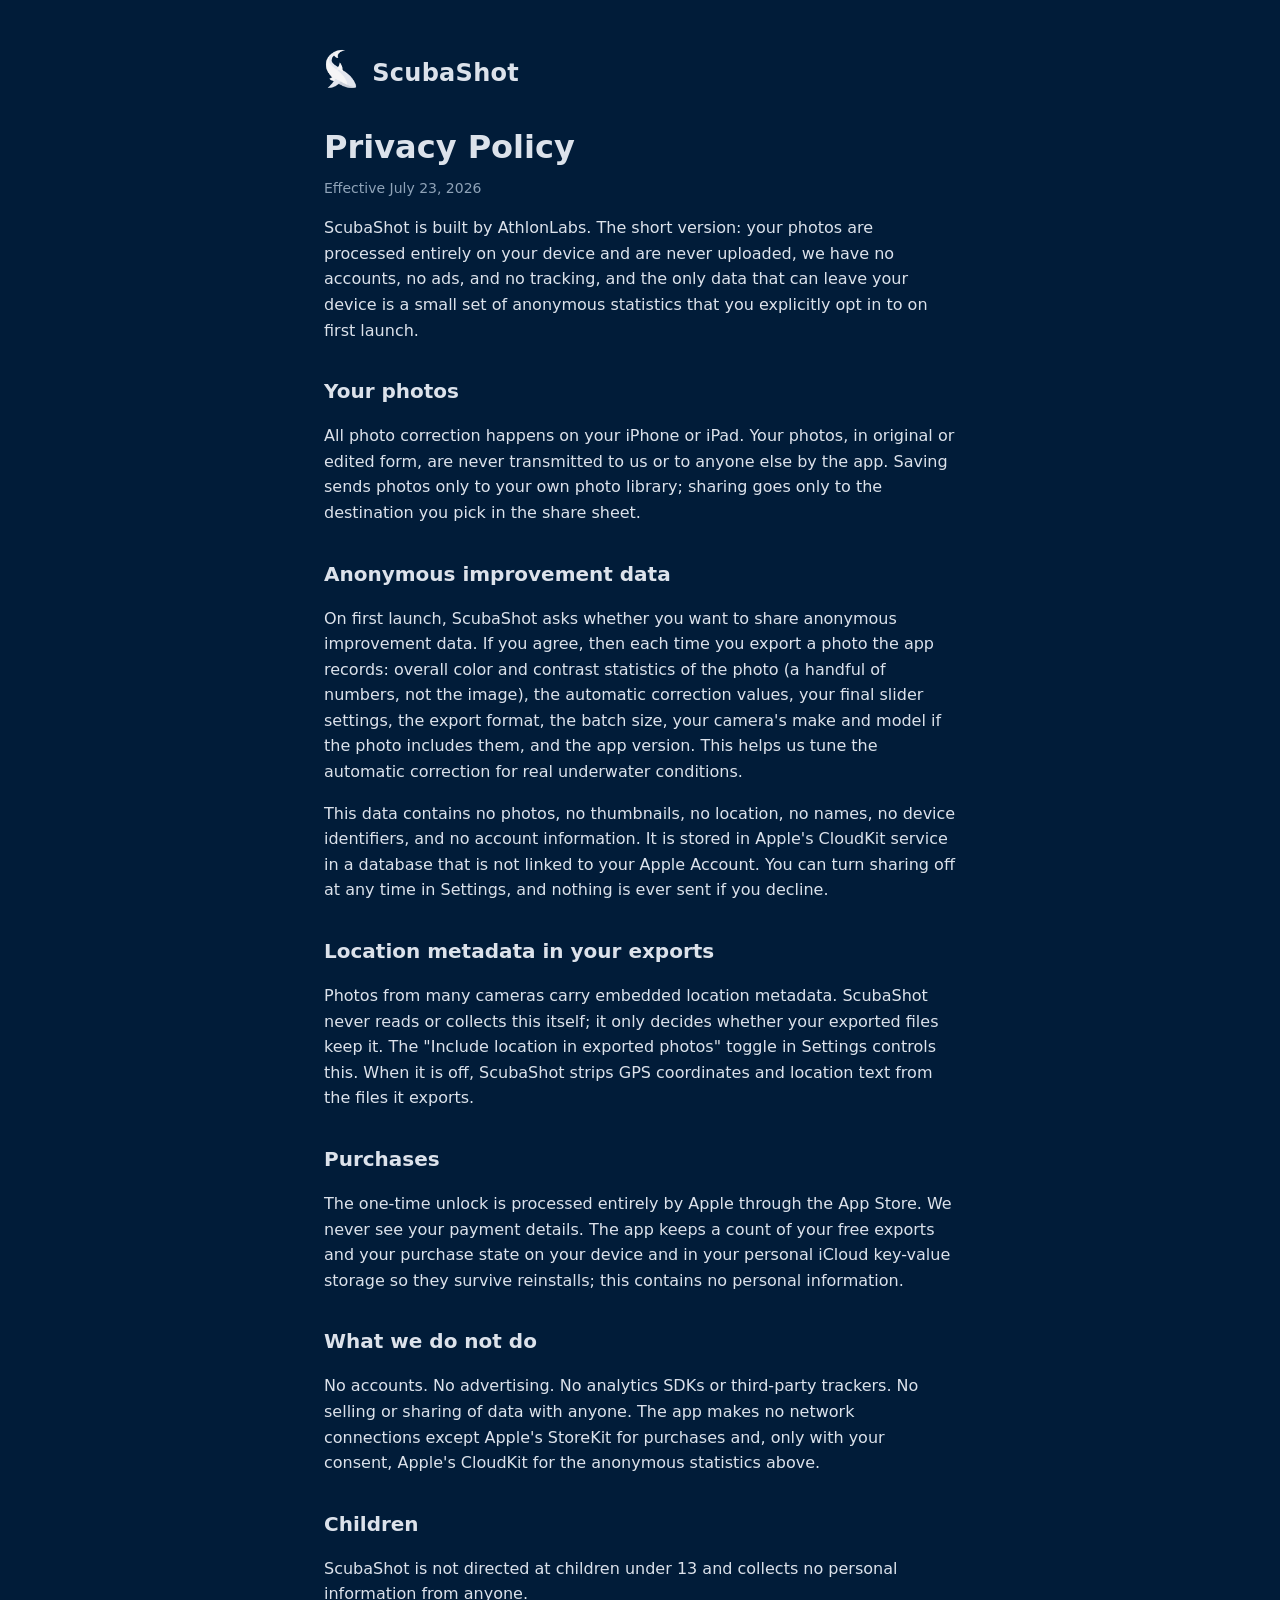
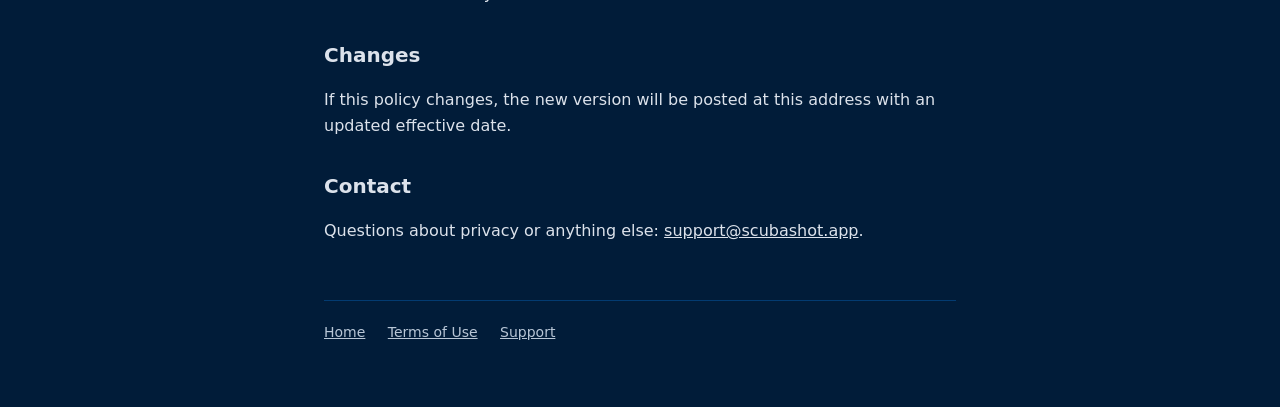
==== privacy.html @ e028865d "Site: landing page, privacy policy, Apple standard EULA terms Brand-styled landing with App Store bu" ====
<!DOCTYPE html>
<html lang="en">
<head>
<meta charset="utf-8">
<meta name="viewport" content="width=device-width, initial-scale=1">
<title>Privacy Policy | ScubaShot</title>
<link rel="stylesheet" href="style.css">
</head>
<body>
<div class="wrap">
  <header class="site">
    <a href="/"><img src="shark.png" alt=""></a>
    <a href="/" class="name" style="color:inherit">ScubaShot</a>
  </header>

  <h1>Privacy Policy</h1>
  <p class="meta">Effective July 23, 2026</p>

  <p>ScubaShot is built by AthlonLabs. The short version: your photos are
  processed entirely on your device and are never uploaded, we have no
  accounts, no ads, and no tracking, and the only data that can leave your
  device is a small set of anonymous statistics that you explicitly opt in
  to on first launch.</p>

  <h2>Your photos</h2>
  <p>All photo correction happens on your iPhone or iPad. Your photos, in
  original or edited form, are never transmitted to us or to anyone else by
  the app. Saving sends photos only to your own photo library; sharing goes
  only to the destination you pick in the share sheet.</p>

  <h2>Anonymous improvement data</h2>
  <p>On first launch, ScubaShot asks whether you want to share anonymous
  improvement data. If you agree, then each time you export a photo the app
  records: overall color and contrast statistics of the photo (a handful of
  numbers, not the image), the automatic correction values, your final slider
  settings, the export format, the batch size, your camera's make and model
  if the photo includes them, and the app version. This helps us tune the
  automatic correction for real underwater conditions.</p>
  <p>This data contains no photos, no thumbnails, no location, no names, no
  device identifiers, and no account information. It is stored in Apple's
  CloudKit service in a database that is not linked to your Apple Account.
  You can turn sharing off at any time in Settings, and nothing is ever sent
  if you decline.</p>

  <h2>Location metadata in your exports</h2>
  <p>Photos from many cameras carry embedded location metadata. ScubaShot
  never reads or collects this itself; it only decides whether your exported
  files keep it. The "Include location in exported photos" toggle in Settings
  controls this. When it is off, ScubaShot strips GPS coordinates and
  location text from the files it exports.</p>

  <h2>Purchases</h2>
  <p>The one-time unlock is processed entirely by Apple through the App
  Store. We never see your payment details. The app keeps a count of your
  free exports and your purchase state on your device and in your personal
  iCloud key-value storage so they survive reinstalls; this contains no
  personal information.</p>

  <h2>What we do not do</h2>
  <p>No accounts. No advertising. No analytics SDKs or third-party trackers.
  No selling or sharing of data with anyone. The app makes no network
  connections except Apple's StoreKit for purchases and, only with your
  consent, Apple's CloudKit for the anonymous statistics above.</p>

  <h2>Children</h2>
  <p>ScubaShot is not directed at children under 13 and collects no personal
  information from anyone.</p>

  <h2>Changes</h2>
  <p>If this policy changes, the new version will be posted at this address
  with an updated effective date.</p>

  <h2>Contact</h2>
  <p>Questions about privacy or anything else:
  <a href="mailto:support@scubashot.app">support@scubashot.app</a>.</p>

  <footer>
    <a href="/">Home</a>
    <a href="/terms">Terms of Use</a>
    <a href="mailto:support@scubashot.app">Support</a>
  </footer>
</div>
</body>
</html>
---- style.css ----
:root {
  --navy: #011C39;
  --navy-mid: #033B71;
  --red: #CA130F;
  --white: #DCE2EB;
}
* { box-sizing: border-box; }
body {
  margin: 0;
  min-height: 100vh;
  font-family: -apple-system, system-ui, "Helvetica Neue", sans-serif;
  background: var(--navy);
  color: var(--white);
  line-height: 1.6;
}
a { color: var(--white); }
.wrap {
  max-width: 680px;
  margin: 0 auto;
  padding: 48px 24px 64px;
}
header.site {
  display: flex;
  align-items: center;
  gap: 14px;
  margin-bottom: 8px;
}
header.site img { height: 42px; width: auto; }
header.site .name {
  font-size: 24px;
  font-weight: 700;
  letter-spacing: 0.3px;
}
header.site a { text-decoration: none; }
h1 { font-size: 32px; margin: 24px 0 4px; }
h2 { font-size: 20px; margin: 32px 0 8px; }
p.meta { color: #8fa3b8; margin-top: 0; font-size: 14px; }
.hero {
  text-align: center;
  padding: 48px 0 24px;
}
.hero img { width: 180px; max-width: 60%; height: auto; }
.hero h1 { font-size: 40px; margin: 24px 0 8px; }
.hero p.tag {
  font-size: 18px;
  color: var(--white);
  max-width: 460px;
  margin: 0 auto 36px;
}
.store-btn {
  display: inline-block;
  background: var(--red);
  color: #fff;
  text-decoration: none;
  font-size: 17px;
  font-weight: 600;
  padding: 14px 30px;
  border-radius: 999px;
}
.store-btn:hover { filter: brightness(1.1); }
footer {
  margin-top: 56px;
  padding-top: 20px;
  border-top: 1px solid var(--navy-mid);
  font-size: 14px;
  color: #8fa3b8;
}
footer a { color: #b8c6d6; margin-right: 18px; }
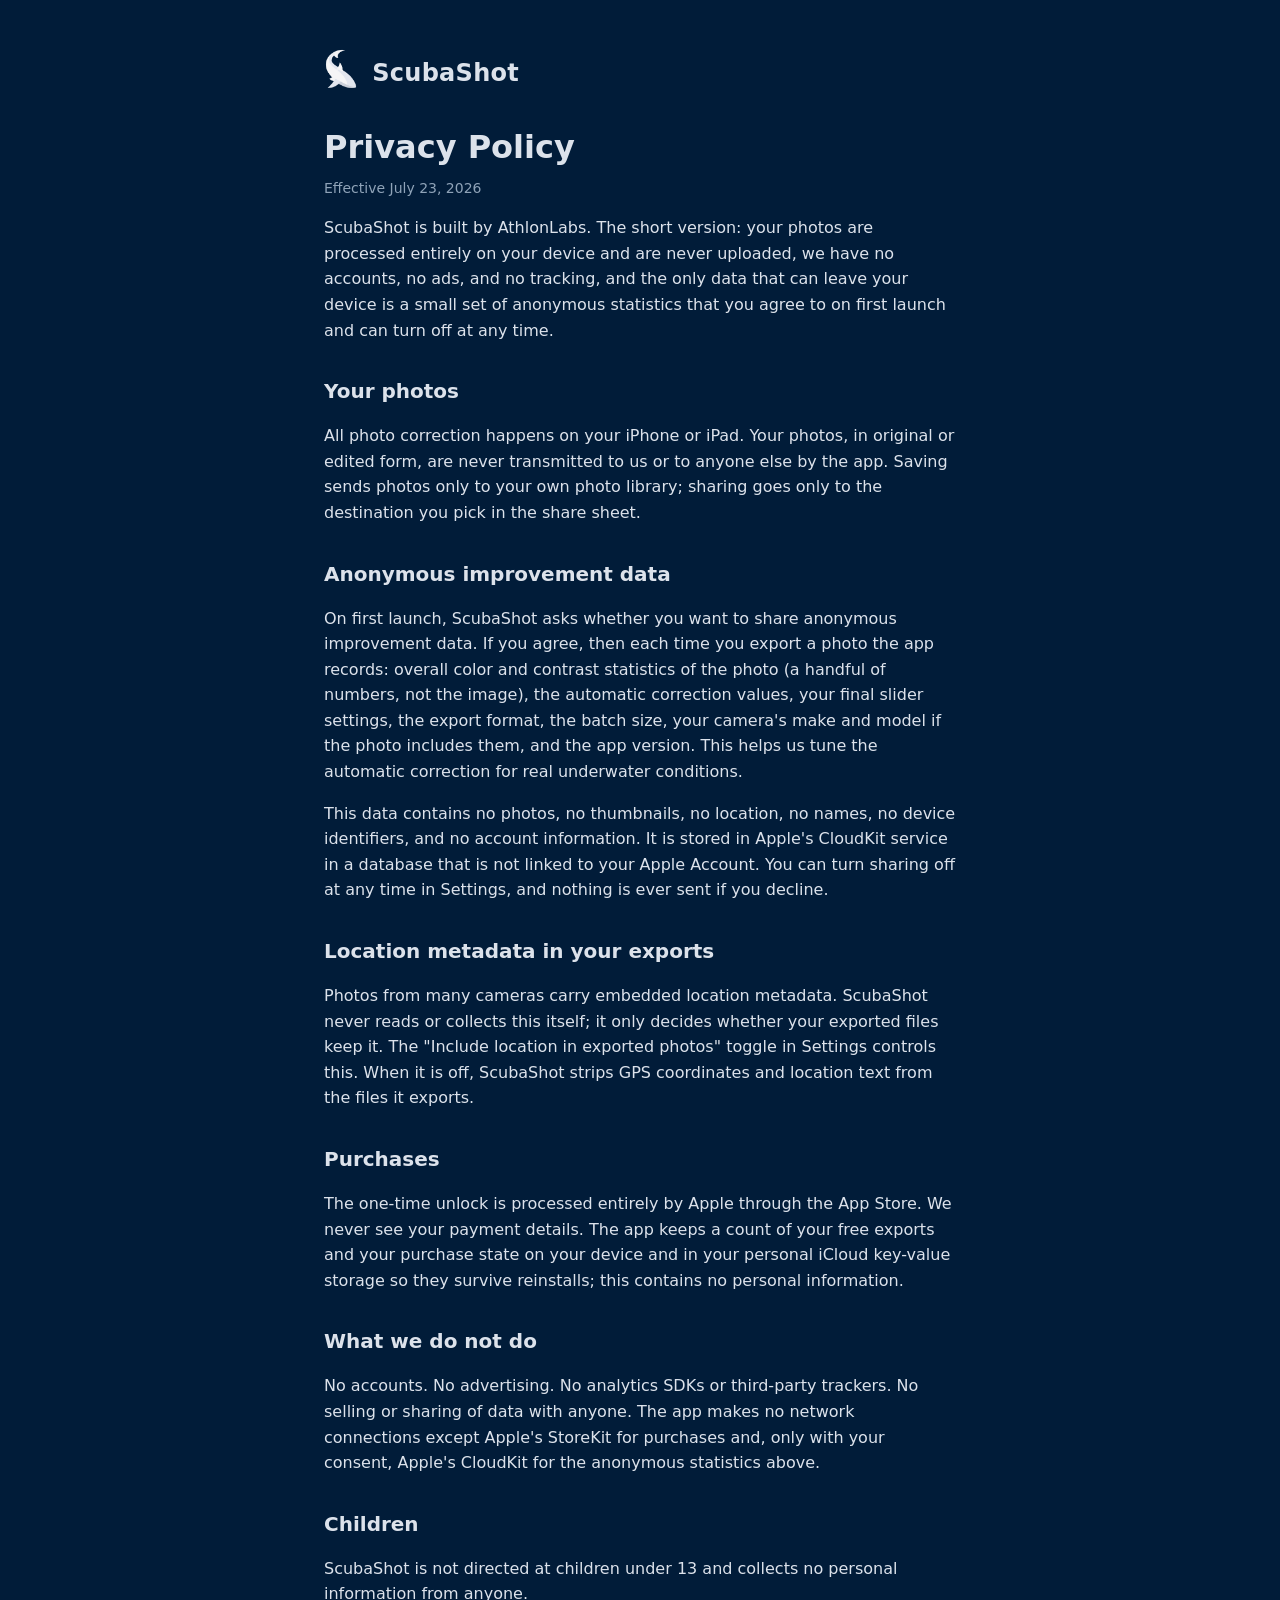
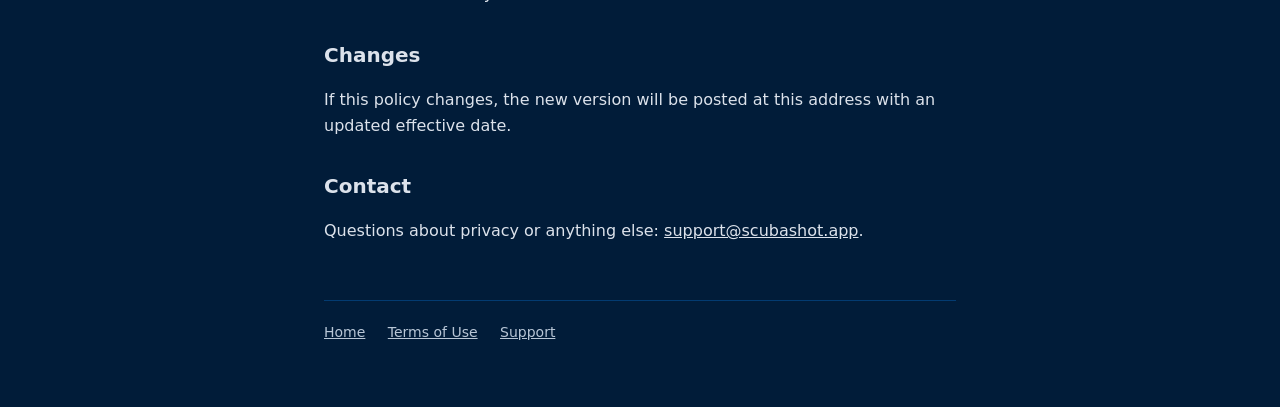
==== commit 18c8ece4: "Privacy: consent wording matches the pre-checked toggle flow Co-Authored-By: Claude Fable 5 <noreply" ====
--- a/privacy.html
+++ b/privacy.html
@@ -19,8 +19,8 @@
   <p>ScubaShot is built by AthlonLabs. The short version: your photos are
   processed entirely on your device and are never uploaded, we have no
   accounts, no ads, and no tracking, and the only data that can leave your
-  device is a small set of anonymous statistics that you explicitly opt in
-  to on first launch.</p>
+  device is a small set of anonymous statistics that you agree to on first
+  launch and can turn off at any time.</p>
 
   <h2>Your photos</h2>
   <p>All photo correction happens on your iPhone or iPad. Your photos, in
--- a/style.css
+++ b/style.css
@@ -47,17 +47,7 @@
   max-width: 460px;
   margin: 0 auto 36px;
 }
-.store-btn {
-  display: inline-block;
-  background: var(--red);
-  color: #fff;
-  text-decoration: none;
-  font-size: 17px;
-  font-weight: 600;
-  padding: 14px 30px;
-  border-radius: 999px;
-}
-.store-btn:hover { filter: brightness(1.1); }
+.store-badge { height: 54px; width: auto; }
 footer {
   margin-top: 56px;
   padding-top: 20px;
